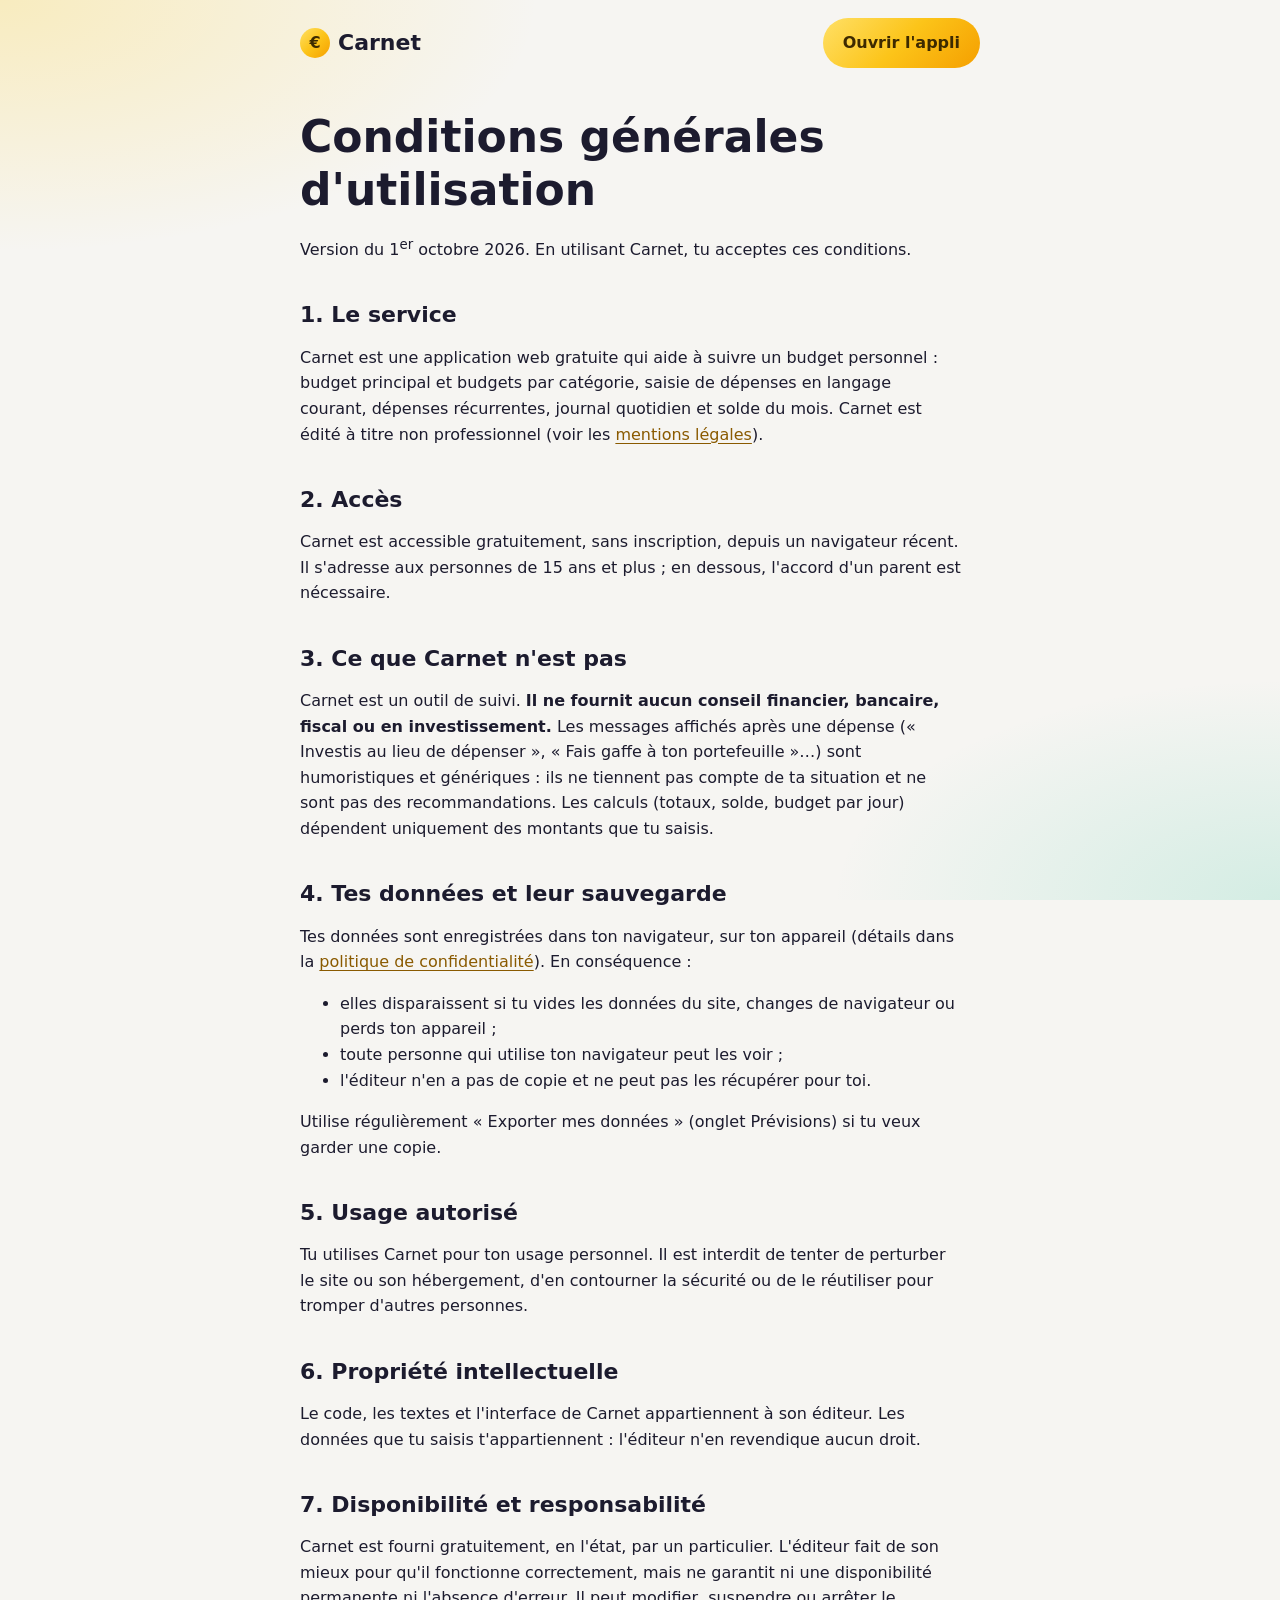
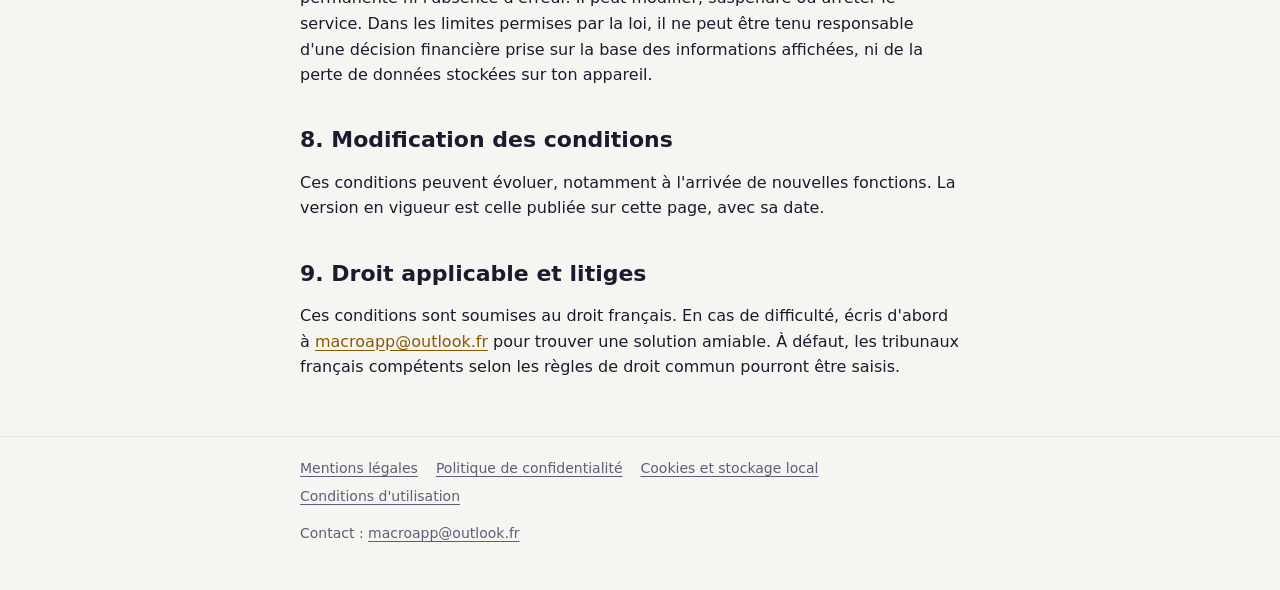
==== budgetapp/carnet-budget/cgu.html @ e3ae156b "Add files via upload" ====
<!doctype html>
<html lang="fr">
<head>
<meta charset="utf-8">
<meta name="viewport" content="width=device-width, initial-scale=1">
<title>Conditions d'utilisation · Carnet</title>
<meta name="description" content="Conditions générales d'utilisation de Carnet, appli gratuite de budget personnel.">
<link rel="canonical" href="https://carnet-budget.vercel.app/cgu.html">
<link rel="stylesheet" href="assets/fonts.css">
<link rel="stylesheet" href="assets/site.css">
</head>
<body>
<a class="skip" href="#contenu">Aller au contenu</a>
<header class="site">
  <div class="wrap">
    <a class="logo" href="index.html">Carnet</a>
    <a class="cta" href="app.html">Ouvrir l'appli</a>
  </div>
</header>

<main id="contenu" class="wrap">
  <h1>Conditions générales d'utilisation</h1>
  <p>Version du 1<sup>er</sup> octobre 2026. En utilisant Carnet, tu acceptes ces conditions.</p>

  <h2>1. Le service</h2>
  <p>Carnet est une application web gratuite qui aide à suivre un budget personnel : budget principal et budgets par catégorie, saisie de dépenses en langage courant, dépenses récurrentes, journal quotidien et solde du mois. Carnet est édité à titre non professionnel (voir les <a href="mentions-legales.html">mentions légales</a>).</p>

  <h2>2. Accès</h2>
  <p>Carnet est accessible gratuitement, sans inscription, depuis un navigateur récent. Il s'adresse aux personnes de 15 ans et plus ; en dessous, l'accord d'un parent est nécessaire.</p>

  <h2>3. Ce que Carnet n'est pas</h2>
  <p>Carnet est un outil de suivi. <strong>Il ne fournit aucun conseil financier, bancaire, fiscal ou en investissement.</strong> Les messages affichés après une dépense (« Investis au lieu de dépenser », « Fais gaffe à ton portefeuille »…) sont humoristiques et génériques : ils ne tiennent pas compte de ta situation et ne sont pas des recommandations. Les calculs (totaux, solde, budget par jour) dépendent uniquement des montants que tu saisis.</p>

  <h2>4. Tes données et leur sauvegarde</h2>
  <p>Tes données sont enregistrées dans ton navigateur, sur ton appareil (détails dans la <a href="confidentialite.html">politique de confidentialité</a>). En conséquence :</p>
  <ul>
    <li>elles disparaissent si tu vides les données du site, changes de navigateur ou perds ton appareil ;</li>
    <li>toute personne qui utilise ton navigateur peut les voir ;</li>
    <li>l'éditeur n'en a pas de copie et ne peut pas les récupérer pour toi.</li>
  </ul>
  <p>Utilise régulièrement « Exporter mes données » (onglet Prévisions) si tu veux garder une copie.</p>

  <h2>5. Usage autorisé</h2>
  <p>Tu utilises Carnet pour ton usage personnel. Il est interdit de tenter de perturber le site ou son hébergement, d'en contourner la sécurité ou de le réutiliser pour tromper d'autres personnes.</p>

  <!-- ============================================================
       ARTICLE À PUBLIER LE JOUR OÙ LES COMPTES SERONT EN LIGNE
       (et à renuméroter). Laisse-le commenté d'ici là.
  ============================================================
  <h2>Compte utilisateur</h2>
  <p>La création d'un compte est facultative et gratuite. Elle permet de synchroniser ton budget entre tes appareils. Tu fournis une adresse email valide et tu choisis un mot de passe que tu gardes confidentiel. Tu es responsable de ce qui est fait avec ton compte.</p>
  <p><strong>Suppression par toi :</strong> tu peux supprimer ton compte à tout moment depuis l'appli. Toutes ses données sont effacées sous 30 jours. Pense à exporter tes données avant.</p>
  <p><strong>Suppression par l'éditeur :</strong> un compte peut être suspendu ou supprimé en cas de violation de l'article « Usage autorisé », après un email explicatif sauf urgence de sécurité. Un compte inactif pendant 3 ans est supprimé après un email de prévenance. Si le service devait fermer, les utilisateurs seraient prévenus au moins 30 jours avant, avec la possibilité d'exporter leurs données.</p>
  ============================================================ -->

  <h2>6. Propriété intellectuelle</h2>
  <p>Le code, les textes et l'interface de Carnet appartiennent à son éditeur. Les données que tu saisis t'appartiennent : l'éditeur n'en revendique aucun droit.</p>

  <h2>7. Disponibilité et responsabilité</h2>
  <p>Carnet est fourni gratuitement, en l'état, par un particulier. L'éditeur fait de son mieux pour qu'il fonctionne correctement, mais ne garantit ni une disponibilité permanente ni l'absence d'erreur. Il peut modifier, suspendre ou arrêter le service. Dans les limites permises par la loi, il ne peut être tenu responsable d'une décision financière prise sur la base des informations affichées, ni de la perte de données stockées sur ton appareil.</p>

  <h2>8. Modification des conditions</h2>
  <p>Ces conditions peuvent évoluer, notamment à l'arrivée de nouvelles fonctions. La version en vigueur est celle publiée sur cette page, avec sa date.</p>

  <h2>9. Droit applicable et litiges</h2>
  <p>Ces conditions sont soumises au droit français. En cas de difficulté, écris d'abord à <a href="mailto:macroapp@outlook.fr">macroapp@outlook.fr</a> pour trouver une solution amiable. À défaut, les tribunaux français compétents selon les règles de droit commun pourront être saisis.</p>
</main>

<footer class="site">
  <div class="wrap">
    <nav aria-label="Informations légales">
      <ul>
        <li><a href="mentions-legales.html">Mentions légales</a></li>
        <li><a href="confidentialite.html">Politique de confidentialité</a></li>
        <li><a href="confidentialite.html#cookies">Cookies et stockage local</a></li>
        <li><a href="cgu.html" aria-current="page">Conditions d'utilisation</a></li>
      </ul>
    </nav>
    <p>Contact : <a href="mailto:macroapp@outlook.fr">macroapp@outlook.fr</a></p>
  </div>
</footer>
</body>
</html>
---- budgetapp/carnet-budget/assets/fonts.css ----
/*
  Polices auto-hébergées : aucune requête vers Google ou un autre service tiers.
  Dépose les fichiers .woff2 dans assets/fonts/ (voir CONFORMITE.md, « À faire par un humain »).
  Tant qu'ils sont absents, le navigateur utilise la police arrondie du système
  (SF Rounded sur iPhone/Mac, sinon la police système) : l'appli reste lisible.
  Licence des deux polices : SIL Open Font License 1.1 (usage et auto-hébergement autorisés).
*/
@font-face{font-family:"Nunito";font-style:normal;font-weight:400 900;font-display:swap;src:url("fonts/nunito-latin-variable.woff2") format("woff2")}
@font-face{font-family:"Fredoka";font-style:normal;font-weight:300 700;font-display:swap;src:url("fonts/fredoka-latin-variable.woff2") format("woff2")}
---- budgetapp/carnet-budget/assets/site.css ----
/* Styles des pages statiques (accueil et pages légales), mêmes couleurs que l'appli */
:root{
  color-scheme:light;
  --bg:#f6f5f2; --surface:#ffffff; --ink:#1c1b2e; --muted:#5f5d78; --line:#e7e4dc;
  --gold:#f59f00; --gold-ink:#3d2a00; --link:#8a5a00;
  --glow1:rgba(255,212,59,.28); --glow2:rgba(32,193,151,.16);
  --font:"Nunito",ui-rounded,"SF Pro Rounded",system-ui,-apple-system,"Segoe UI",Roboto,sans-serif;
  --round:"Fredoka","Nunito",ui-rounded,"SF Pro Rounded",system-ui,sans-serif;
}
@media (prefers-color-scheme: dark){
  :root{color-scheme:dark;--bg:#121218;--surface:#1d1c2d;--ink:#f1f0fa;--muted:#b3b1cc;--line:#2c2a42;--link:#ffd43b;--glow1:rgba(255,212,59,.10);--glow2:rgba(32,193,151,.08)}
}
*{box-sizing:border-box}
html{-webkit-text-size-adjust:100%}
body{margin:0;background:radial-gradient(60% 40% at 0% 0%,var(--glow1),transparent 70%),radial-gradient(50% 35% at 100% 100%,var(--glow2),transparent 70%),var(--bg);background-attachment:fixed;color:var(--ink);font:16px/1.6 var(--font)}
a{color:var(--link);text-underline-offset:3px}
:focus-visible{outline:3px solid #3b8bff;outline-offset:2px;border-radius:4px}
.skip{position:absolute;left:-9999px}
.skip:focus{left:16px;top:12px;background:var(--surface);padding:8px 12px;border-radius:10px;z-index:10}
.wrap{max-width:720px;margin:0 auto;padding-inline:20px}
header.site{padding-block:18px}
header.site .wrap{display:flex;align-items:center;justify-content:space-between;gap:12px}
.logo{display:flex;align-items:center;gap:8px;font-family:var(--round);font-weight:600;font-size:22px;color:var(--ink);text-decoration:none}
.logo::before{content:"€";width:30px;height:30px;border-radius:50%;display:grid;place-items:center;font-size:16px;background:linear-gradient(135deg,#ffe066,#fcc419 50%,#f59f00);color:var(--gold-ink)}
.cta{display:inline-block;background:linear-gradient(135deg,#ffe066,#fcc419 50%,#f59f00);color:var(--gold-ink);font-weight:800;text-decoration:none;padding:12px 20px;border-radius:99px}
main{padding-block:12px 40px}
h1,h2,h3{font-family:var(--round);font-weight:600;line-height:1.2;text-wrap:balance}
h1{font-size:clamp(30px,7vw,44px);margin:.3em 0 .4em}
h2{font-size:22px;margin:1.8em 0 .5em}
h3{font-size:18px;margin:1.4em 0 .3em}
p,li{max-width:65ch}
.lead{font-size:18px;color:var(--muted)}
.card{background:var(--surface);border-radius:22px;padding:18px 20px;box-shadow:0 10px 30px -14px rgba(60,40,120,.25)}
.grid{display:grid;grid-template-columns:repeat(auto-fit,minmax(200px,1fr));gap:12px;padding:0;list-style:none}
.table-wrap{overflow-x:auto}
table{border-collapse:collapse;width:100%;font-size:14.5px;background:var(--surface);border-radius:14px;overflow:hidden}
th,td{text-align:left;vertical-align:top;padding:10px 12px;border-bottom:1px solid var(--line)}
th{font-weight:800}
.todo{background:#fff3bf;color:#5c3c00;padding:1px 6px;border-radius:6px;font-weight:700}
.note{border-left:4px solid var(--gold);padding:8px 14px;background:var(--surface);border-radius:0 12px 12px 0}
footer.site{border-top:1px solid var(--line);padding-block:20px 32px;font-size:14px;color:var(--muted)}
footer.site nav ul{list-style:none;padding:0;margin:0 0 8px;display:flex;flex-wrap:wrap;gap:6px 18px}
footer.site a{color:var(--muted)}
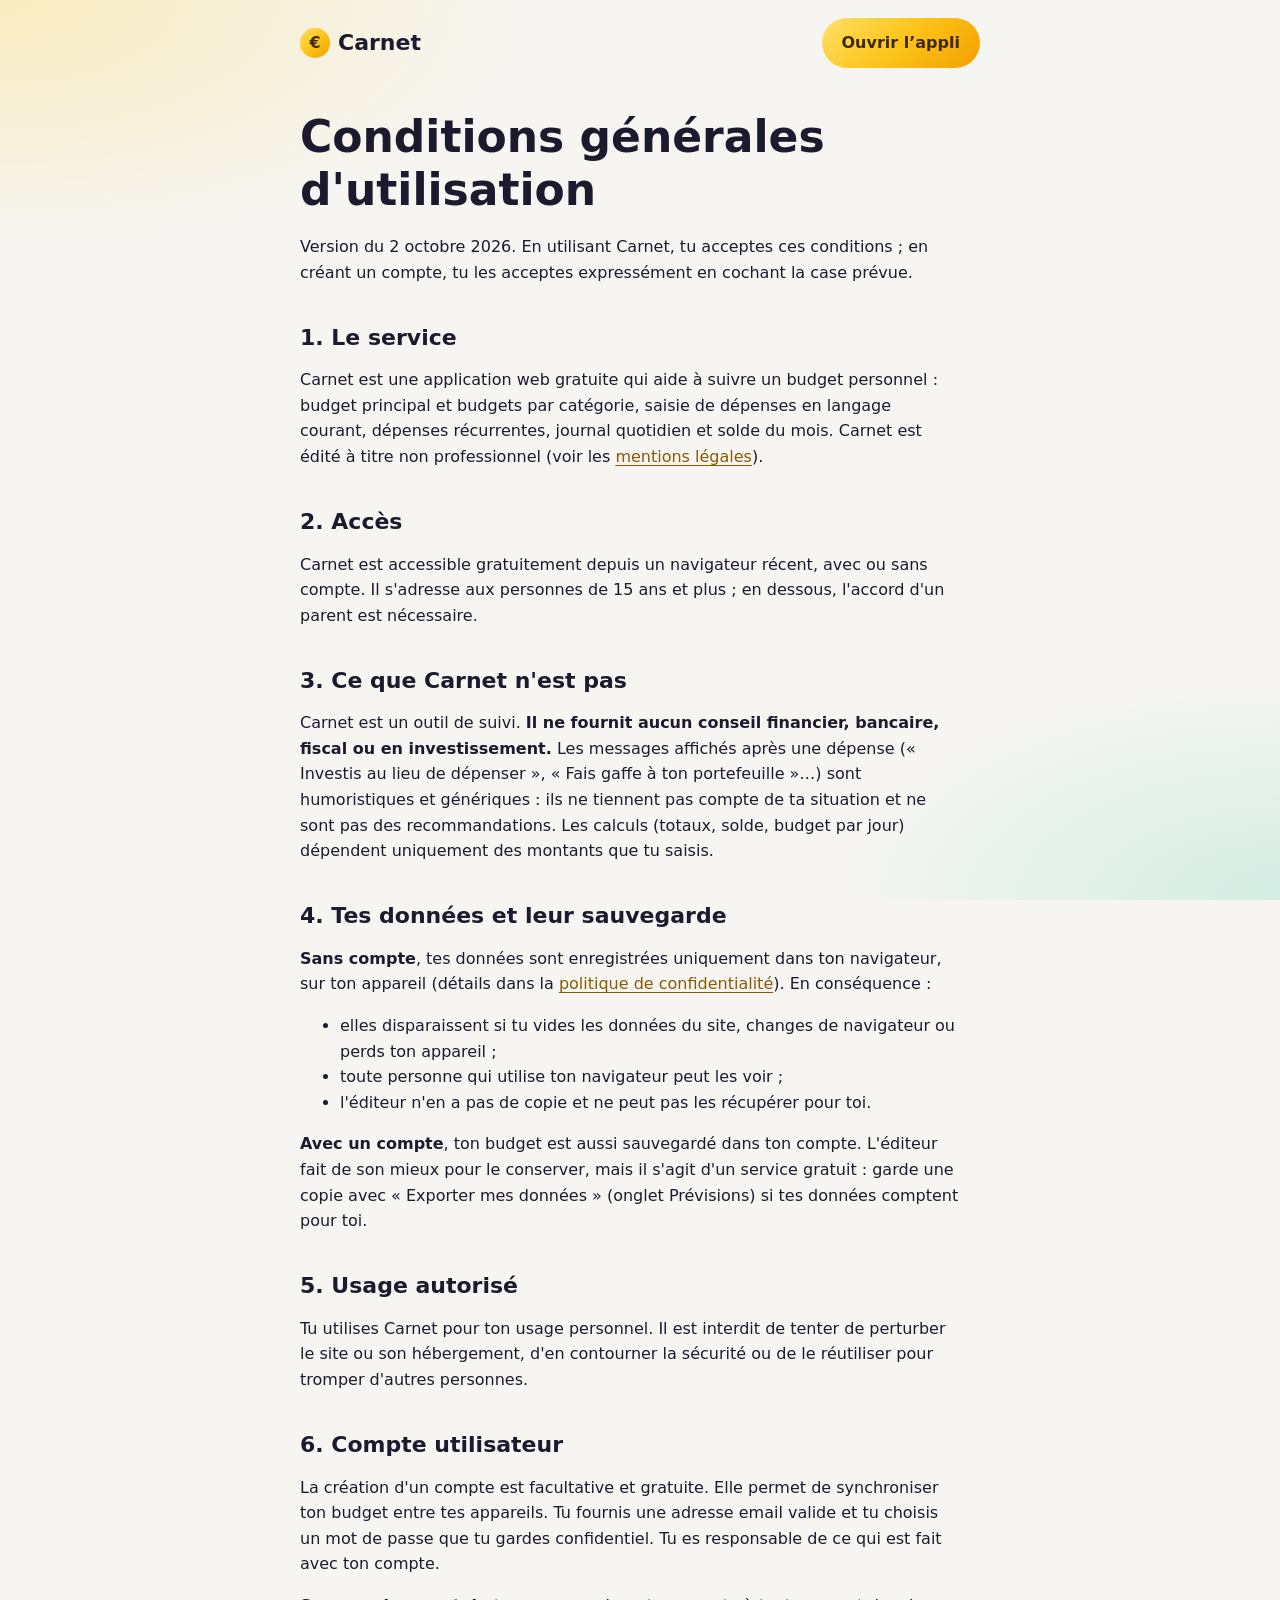
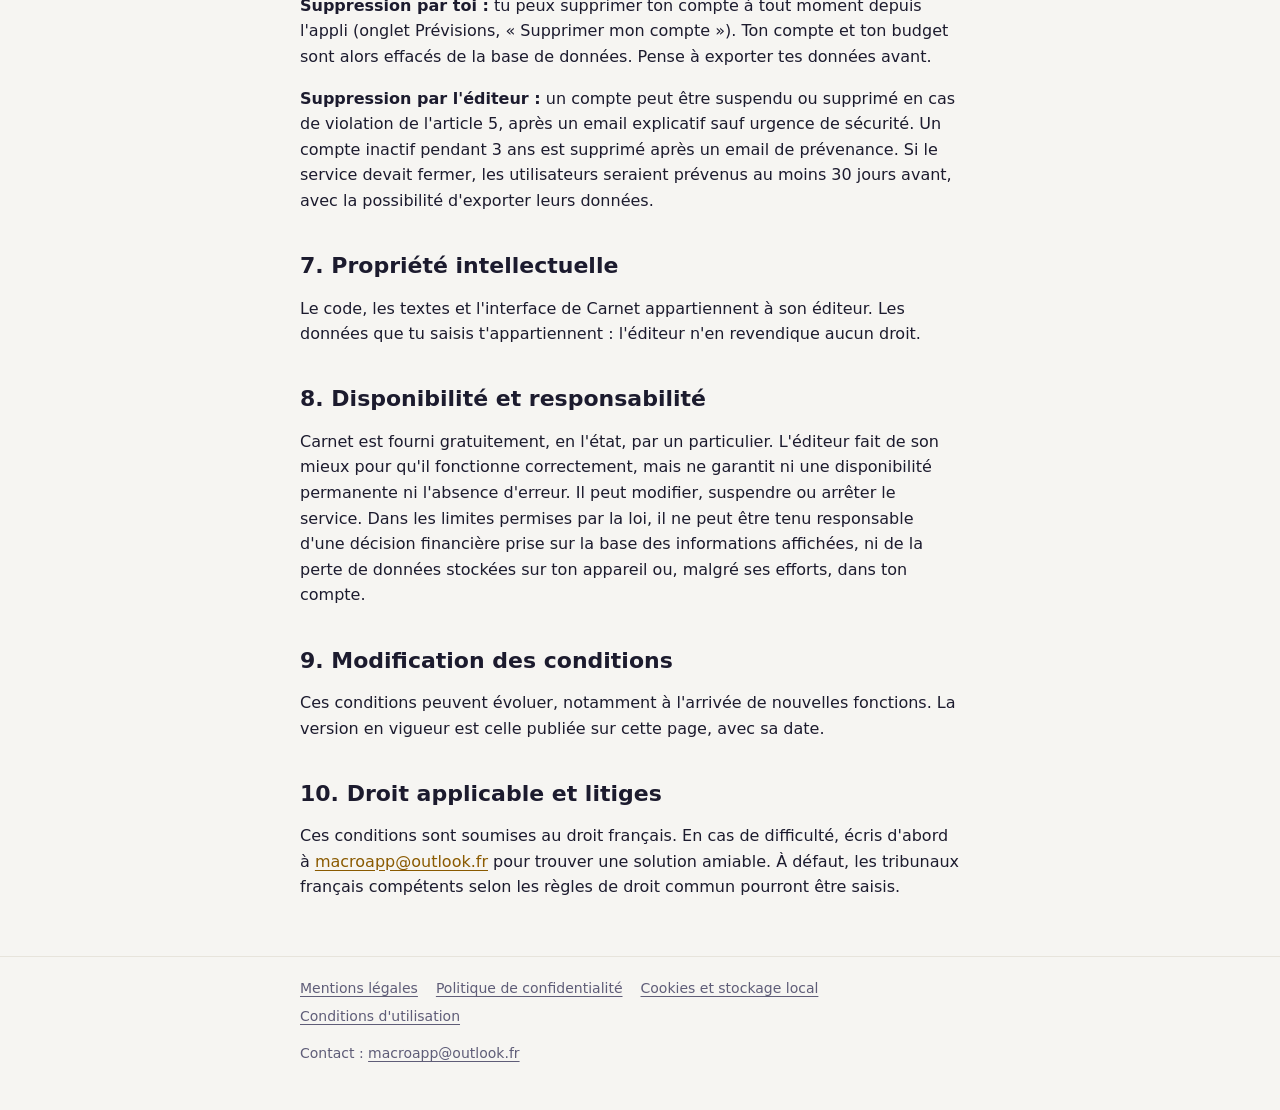
==== commit 4079bea3: "Add files via upload" ====
--- a/budgetapp/carnet-budget/cgu.html
+++ b/budgetapp/carnet-budget/cgu.html
@@ -5,7 +5,7 @@
 <meta name="viewport" content="width=device-width, initial-scale=1">
 <title>Conditions d'utilisation · Carnet</title>
 <meta name="description" content="Conditions générales d'utilisation de Carnet, appli gratuite de budget personnel.">
-<link rel="canonical" href="https://carnet-budget.vercel.app/cgu.html">
+<link rel="canonical" href="https://carnet-budget-zeta.vercel.app/cgu.html">
 <link rel="stylesheet" href="assets/fonts.css">
 <link rel="stylesheet" href="assets/site.css">
 </head>
@@ -14,55 +14,51 @@
 <header class="site">
   <div class="wrap">
     <a class="logo" href="index.html">Carnet</a>
-    <a class="cta" href="app.html">Ouvrir l'appli</a>
+    <a class="cta" href="./">Ouvrir l’appli</a>
   </div>
 </header>
 
 <main id="contenu" class="wrap">
   <h1>Conditions générales d'utilisation</h1>
-  <p>Version du 1<sup>er</sup> octobre 2026. En utilisant Carnet, tu acceptes ces conditions.</p>
+  <p>Version du 2 octobre 2026. En utilisant Carnet, tu acceptes ces conditions ; en créant un compte, tu les acceptes expressément en cochant la case prévue.</p>
 
   <h2>1. Le service</h2>
   <p>Carnet est une application web gratuite qui aide à suivre un budget personnel : budget principal et budgets par catégorie, saisie de dépenses en langage courant, dépenses récurrentes, journal quotidien et solde du mois. Carnet est édité à titre non professionnel (voir les <a href="mentions-legales.html">mentions légales</a>).</p>
 
   <h2>2. Accès</h2>
-  <p>Carnet est accessible gratuitement, sans inscription, depuis un navigateur récent. Il s'adresse aux personnes de 15 ans et plus ; en dessous, l'accord d'un parent est nécessaire.</p>
+  <p>Carnet est accessible gratuitement depuis un navigateur récent, avec ou sans compte. Il s'adresse aux personnes de 15 ans et plus ; en dessous, l'accord d'un parent est nécessaire.</p>
 
   <h2>3. Ce que Carnet n'est pas</h2>
   <p>Carnet est un outil de suivi. <strong>Il ne fournit aucun conseil financier, bancaire, fiscal ou en investissement.</strong> Les messages affichés après une dépense (« Investis au lieu de dépenser », « Fais gaffe à ton portefeuille »…) sont humoristiques et génériques : ils ne tiennent pas compte de ta situation et ne sont pas des recommandations. Les calculs (totaux, solde, budget par jour) dépendent uniquement des montants que tu saisis.</p>
 
   <h2>4. Tes données et leur sauvegarde</h2>
-  <p>Tes données sont enregistrées dans ton navigateur, sur ton appareil (détails dans la <a href="confidentialite.html">politique de confidentialité</a>). En conséquence :</p>
+  <p><strong>Sans compte</strong>, tes données sont enregistrées uniquement dans ton navigateur, sur ton appareil (détails dans la <a href="confidentialite.html">politique de confidentialité</a>). En conséquence :</p>
   <ul>
     <li>elles disparaissent si tu vides les données du site, changes de navigateur ou perds ton appareil ;</li>
     <li>toute personne qui utilise ton navigateur peut les voir ;</li>
     <li>l'éditeur n'en a pas de copie et ne peut pas les récupérer pour toi.</li>
   </ul>
-  <p>Utilise régulièrement « Exporter mes données » (onglet Prévisions) si tu veux garder une copie.</p>
+  <p><strong>Avec un compte</strong>, ton budget est aussi sauvegardé dans ton compte. L'éditeur fait de son mieux pour le conserver, mais il s'agit d'un service gratuit : garde une copie avec « Exporter mes données » (onglet Prévisions) si tes données comptent pour toi.</p>
 
   <h2>5. Usage autorisé</h2>
   <p>Tu utilises Carnet pour ton usage personnel. Il est interdit de tenter de perturber le site ou son hébergement, d'en contourner la sécurité ou de le réutiliser pour tromper d'autres personnes.</p>
 
-  <!-- ============================================================
-       ARTICLE À PUBLIER LE JOUR OÙ LES COMPTES SERONT EN LIGNE
-       (et à renuméroter). Laisse-le commenté d'ici là.
-  ============================================================
-  <h2>Compte utilisateur</h2>
+  <h2>6. Compte utilisateur</h2>
   <p>La création d'un compte est facultative et gratuite. Elle permet de synchroniser ton budget entre tes appareils. Tu fournis une adresse email valide et tu choisis un mot de passe que tu gardes confidentiel. Tu es responsable de ce qui est fait avec ton compte.</p>
-  <p><strong>Suppression par toi :</strong> tu peux supprimer ton compte à tout moment depuis l'appli. Toutes ses données sont effacées sous 30 jours. Pense à exporter tes données avant.</p>
-  <p><strong>Suppression par l'éditeur :</strong> un compte peut être suspendu ou supprimé en cas de violation de l'article « Usage autorisé », après un email explicatif sauf urgence de sécurité. Un compte inactif pendant 3 ans est supprimé après un email de prévenance. Si le service devait fermer, les utilisateurs seraient prévenus au moins 30 jours avant, avec la possibilité d'exporter leurs données.</p>
-  ============================================================ -->
+  <p><strong>Suppression par toi :</strong> tu peux supprimer ton compte à tout moment depuis l'appli (onglet Prévisions, « Supprimer mon compte »). Ton compte et ton budget sont alors effacés de la base de données. Pense à exporter tes données avant.</p>
+  <p><strong>Suppression par l'éditeur :</strong> un compte peut être suspendu ou supprimé en cas de violation de l'article 5, après un email explicatif sauf urgence de sécurité. Un compte inactif pendant 3 ans est supprimé après un email de prévenance. Si le service devait fermer, les utilisateurs seraient prévenus au moins 30 jours avant, avec la possibilité d'exporter leurs données.</p>
 
-  <h2>6. Propriété intellectuelle</h2>
+
+  <h2>7. Propriété intellectuelle</h2>
   <p>Le code, les textes et l'interface de Carnet appartiennent à son éditeur. Les données que tu saisis t'appartiennent : l'éditeur n'en revendique aucun droit.</p>
 
-  <h2>7. Disponibilité et responsabilité</h2>
-  <p>Carnet est fourni gratuitement, en l'état, par un particulier. L'éditeur fait de son mieux pour qu'il fonctionne correctement, mais ne garantit ni une disponibilité permanente ni l'absence d'erreur. Il peut modifier, suspendre ou arrêter le service. Dans les limites permises par la loi, il ne peut être tenu responsable d'une décision financière prise sur la base des informations affichées, ni de la perte de données stockées sur ton appareil.</p>
+  <h2>8. Disponibilité et responsabilité</h2>
+  <p>Carnet est fourni gratuitement, en l'état, par un particulier. L'éditeur fait de son mieux pour qu'il fonctionne correctement, mais ne garantit ni une disponibilité permanente ni l'absence d'erreur. Il peut modifier, suspendre ou arrêter le service. Dans les limites permises par la loi, il ne peut être tenu responsable d'une décision financière prise sur la base des informations affichées, ni de la perte de données stockées sur ton appareil ou, malgré ses efforts, dans ton compte.</p>
 
-  <h2>8. Modification des conditions</h2>
+  <h2>9. Modification des conditions</h2>
   <p>Ces conditions peuvent évoluer, notamment à l'arrivée de nouvelles fonctions. La version en vigueur est celle publiée sur cette page, avec sa date.</p>
 
-  <h2>9. Droit applicable et litiges</h2>
+  <h2>10. Droit applicable et litiges</h2>
   <p>Ces conditions sont soumises au droit français. En cas de difficulté, écris d'abord à <a href="mailto:macroapp@outlook.fr">macroapp@outlook.fr</a> pour trouver une solution amiable. À défaut, les tribunaux français compétents selon les règles de droit commun pourront être saisis.</p>
 </main>
 
